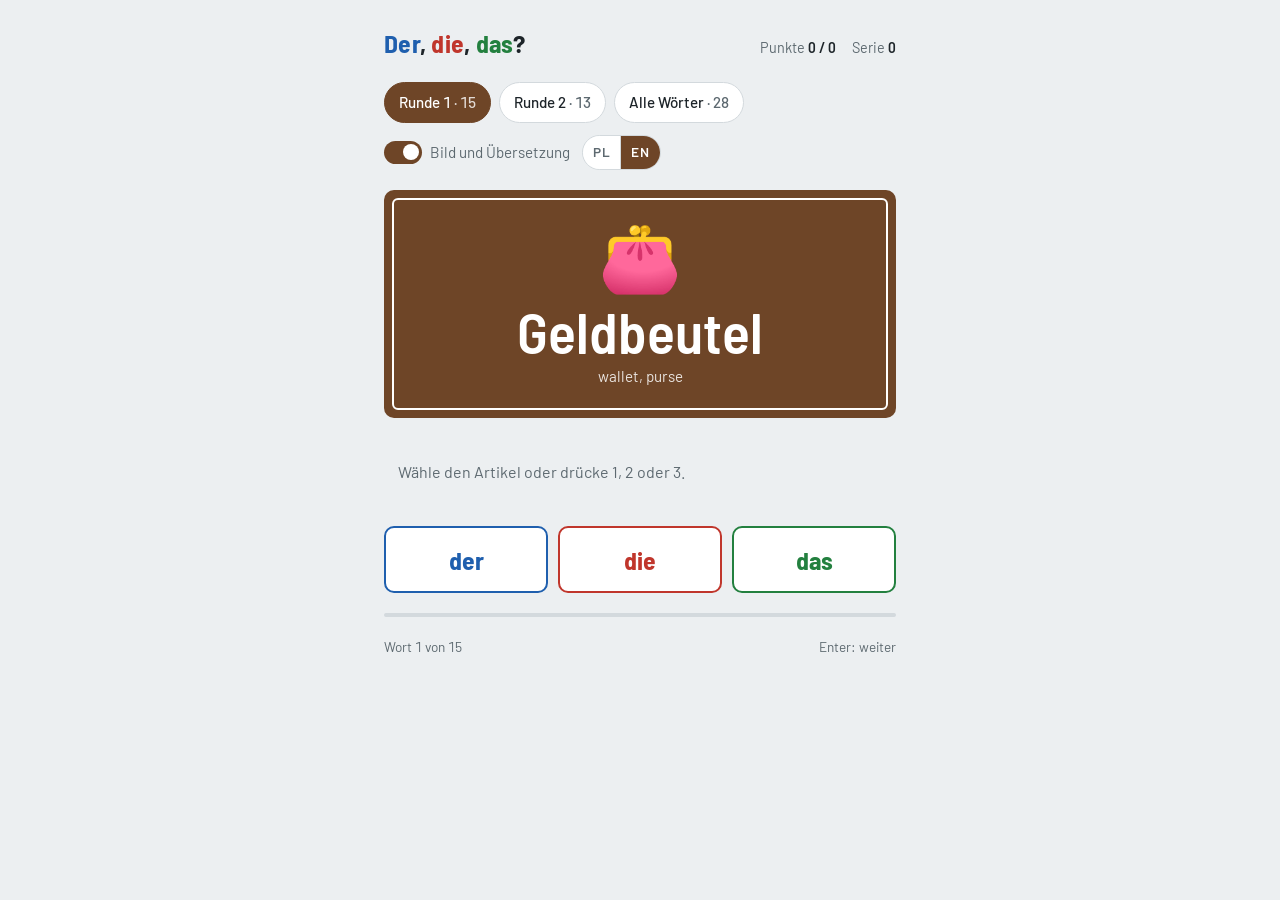
==== dinge_der_die_das.html @ 4cf9dd1f "Add webpage with German articles quizzes Co-authored-by: Claude <noreply@anthropic.com>" ====
<!doctype html>
<html lang="de">
<head>
<meta charset="utf-8">
<meta name="viewport" content="width=device-width, initial-scale=1">
<title>Dinge: der, die, das?</title>
<link rel="stylesheet" href="css/fonts.css">
<link rel="stylesheet" href="css/base.css">
<link rel="stylesheet" href="css/quiz.css">
</head>
<body>

<main class="app" data-quiz="dinge">
  <header>
    <h1><span class="der">Der</span>, <span class="die">die</span>, <span class="das">das</span>?</h1>
    <div class="stats" aria-live="polite">
      <span>Punkte <b id="score">0 / 0</b></span>
      <span>Serie <b id="streak">0</b></span>
    </div>
  </header>

  <div class="toolbar">
    <nav class="sets" id="sets" aria-label="Runde wählen"></nav>
    <div class="options">
      <label class="toggle" for="hints">
        <input type="checkbox" id="hints" role="switch" checked>
        Bild und Übersetzung
      </label>
      <div class="langs" id="langs" role="group" aria-label="Sprache der Übersetzung">
        <button type="button" id="lang-pl" data-lang="pl">PL</button>
        <button type="button" id="lang-en" data-lang="en">EN</button>
      </div>
    </div>
  </div>

  <section id="quiz">
    <div class="quiz-body">
      <div class="sign">
        <div class="sign-inner">
          <div class="pic" id="pic" aria-hidden="true"></div>
          <div class="noun" id="noun" lang="de"></div>
          <div class="gloss" id="gloss"></div>
        </div>
      </div>

      <div class="feedback" id="feedback" aria-live="polite">
        <span class="hint">Wähle den Artikel<span class="kbd-only"> oder drücke 1, 2 oder 3</span>.</span>
      </div>

      <div class="answers" id="answers">
        <button type="button" id="btn-der" data-a="der">der</button>
        <button type="button" id="btn-die" data-a="die">die</button>
        <button type="button" id="btn-das" data-a="das">das</button>
      </div>
    </div>
  </section>

  <section class="summary" id="summary" hidden>
    <h2 id="summary-title">Ende</h2>
    <div id="summary-body"></div>
    <div><button type="button" class="btn" id="btn-restart">Noch einmal</button></div>
  </section>

  <div class="progress" aria-hidden="true"><span id="bar"></span></div>
  <footer>
    <span id="round-info"></span>
    <span class="kbd-only">Enter: weiter</span>
  </footer>
</main>

<script src="js/dinge.js"></script>
<script src="js/quiz.js"></script>
</body>
</html>
---- css/fonts.css ----
/* Barlow and Barlow Semi Condensed, served from fonts/ instead of Google Fonts
   so visitors' browsers do not contact Google. Latin covers German,
   latin-ext adds Polish letters. SIL Open Font License 1.1 (fonts/OFL.txt). */

/* latin-ext */
@font-face {
  font-family: "Barlow";
  font-style: normal;
  font-weight: 400;
  font-display: swap;
  src: url("../fonts/barlow-400-latin-ext.woff2") format("woff2");
  unicode-range: U+0100-02BA, U+02BD-02C5, U+02C7-02CC, U+02CE-02D7, U+02DD-02FF, U+0304, U+0308, U+0329, U+1D00-1DBF, U+1E00-1E9F, U+1EF2-1EFF, U+2020, U+20A0-20AB, U+20AD-20C4, U+2113, U+2C60-2C7F, U+A720-A7FF;
}

/* latin */
@font-face {
  font-family: "Barlow";
  font-style: normal;
  font-weight: 400;
  font-display: swap;
  src: url("../fonts/barlow-400-latin.woff2") format("woff2");
  unicode-range: U+0000-00FF, U+0131, U+0152-0153, U+02BB-02BC, U+02C6, U+02DA, U+02DC, U+0304, U+0308, U+0329, U+2000-206F, U+20AC, U+2122, U+2191, U+2193, U+2212, U+2215, U+FEFF, U+FFFD;
}

/* latin-ext */
@font-face {
  font-family: "Barlow";
  font-style: normal;
  font-weight: 500;
  font-display: swap;
  src: url("../fonts/barlow-500-latin-ext.woff2") format("woff2");
  unicode-range: U+0100-02BA, U+02BD-02C5, U+02C7-02CC, U+02CE-02D7, U+02DD-02FF, U+0304, U+0308, U+0329, U+1D00-1DBF, U+1E00-1E9F, U+1EF2-1EFF, U+2020, U+20A0-20AB, U+20AD-20C4, U+2113, U+2C60-2C7F, U+A720-A7FF;
}

/* latin */
@font-face {
  font-family: "Barlow";
  font-style: normal;
  font-weight: 500;
  font-display: swap;
  src: url("../fonts/barlow-500-latin.woff2") format("woff2");
  unicode-range: U+0000-00FF, U+0131, U+0152-0153, U+02BB-02BC, U+02C6, U+02DA, U+02DC, U+0304, U+0308, U+0329, U+2000-206F, U+20AC, U+2122, U+2191, U+2193, U+2212, U+2215, U+FEFF, U+FFFD;
}

/* latin-ext */
@font-face {
  font-family: "Barlow";
  font-style: normal;
  font-weight: 600;
  font-display: swap;
  src: url("../fonts/barlow-600-latin-ext.woff2") format("woff2");
  unicode-range: U+0100-02BA, U+02BD-02C5, U+02C7-02CC, U+02CE-02D7, U+02DD-02FF, U+0304, U+0308, U+0329, U+1D00-1DBF, U+1E00-1E9F, U+1EF2-1EFF, U+2020, U+20A0-20AB, U+20AD-20C4, U+2113, U+2C60-2C7F, U+A720-A7FF;
}

/* latin */
@font-face {
  font-family: "Barlow";
  font-style: normal;
  font-weight: 600;
  font-display: swap;
  src: url("../fonts/barlow-600-latin.woff2") format("woff2");
  unicode-range: U+0000-00FF, U+0131, U+0152-0153, U+02BB-02BC, U+02C6, U+02DA, U+02DC, U+0304, U+0308, U+0329, U+2000-206F, U+20AC, U+2122, U+2191, U+2193, U+2212, U+2215, U+FEFF, U+FFFD;
}

/* latin-ext */
@font-face {
  font-family: "Barlow Semi Condensed";
  font-style: normal;
  font-weight: 500;
  font-display: swap;
  src: url("../fonts/barlow-semi-condensed-500-latin-ext.woff2") format("woff2");
  unicode-range: U+0100-02BA, U+02BD-02C5, U+02C7-02CC, U+02CE-02D7, U+02DD-02FF, U+0304, U+0308, U+0329, U+1D00-1DBF, U+1E00-1E9F, U+1EF2-1EFF, U+2020, U+20A0-20AB, U+20AD-20C4, U+2113, U+2C60-2C7F, U+A720-A7FF;
}

/* latin */
@font-face {
  font-family: "Barlow Semi Condensed";
  font-style: normal;
  font-weight: 500;
  font-display: swap;
  src: url("../fonts/barlow-semi-condensed-500-latin.woff2") format("woff2");
  unicode-range: U+0000-00FF, U+0131, U+0152-0153, U+02BB-02BC, U+02C6, U+02DA, U+02DC, U+0304, U+0308, U+0329, U+2000-206F, U+20AC, U+2122, U+2191, U+2193, U+2212, U+2215, U+FEFF, U+FFFD;
}

/* latin-ext */
@font-face {
  font-family: "Barlow Semi Condensed";
  font-style: normal;
  font-weight: 600;
  font-display: swap;
  src: url("../fonts/barlow-semi-condensed-600-latin-ext.woff2") format("woff2");
  unicode-range: U+0100-02BA, U+02BD-02C5, U+02C7-02CC, U+02CE-02D7, U+02DD-02FF, U+0304, U+0308, U+0329, U+1D00-1DBF, U+1E00-1E9F, U+1EF2-1EFF, U+2020, U+20A0-20AB, U+20AD-20C4, U+2113, U+2C60-2C7F, U+A720-A7FF;
}

/* latin */
@font-face {
  font-family: "Barlow Semi Condensed";
  font-style: normal;
  font-weight: 600;
  font-display: swap;
  src: url("../fonts/barlow-semi-condensed-600-latin.woff2") format("woff2");
  unicode-range: U+0000-00FF, U+0131, U+0152-0153, U+02BB-02BC, U+02C6, U+02DA, U+02DC, U+0304, U+0308, U+0329, U+2000-206F, U+20AC, U+2122, U+2191, U+2193, U+2212, U+2215, U+FEFF, U+FFFD;
}

/* latin-ext */
@font-face {
  font-family: "Barlow Semi Condensed";
  font-style: normal;
  font-weight: 700;
  font-display: swap;
  src: url("../fonts/barlow-semi-condensed-700-latin-ext.woff2") format("woff2");
  unicode-range: U+0100-02BA, U+02BD-02C5, U+02C7-02CC, U+02CE-02D7, U+02DD-02FF, U+0304, U+0308, U+0329, U+1D00-1DBF, U+1E00-1E9F, U+1EF2-1EFF, U+2020, U+20A0-20AB, U+20AD-20C4, U+2113, U+2C60-2C7F, U+A720-A7FF;
}

/* latin */
@font-face {
  font-family: "Barlow Semi Condensed";
  font-style: normal;
  font-weight: 700;
  font-display: swap;
  src: url("../fonts/barlow-semi-condensed-700-latin.woff2") format("woff2");
  unicode-range: U+0000-00FF, U+0131, U+0152-0153, U+02BB-02BC, U+02C6, U+02DA, U+02DC, U+0304, U+0308, U+0329, U+2000-206F, U+20AC, U+2122, U+2191, U+2193, U+2212, U+2215, U+FEFF, U+FFFD;
}
---- css/base.css ----
/* Shared by all pages: colours (light and dark theme), fonts,
   page layout and basic behaviour. */

:root {
  --bg: #eceff1;
  --surface: #ffffff;
  --fg: #1d2429;
  --muted: #5d6970;
  --line: #d3d9dd;
  --sign: #6e4527;
  --sign-fg: #ffffff;
  --der: #1f5fae;
  --die: #c0362c;
  --das: #23803f;
  --ok-bg: #e3f2e7;
  --bad-bg: #fbe5e3;
  --font-sign: "Barlow Semi Condensed", "Arial Narrow", "Helvetica Neue", Arial, sans-serif;
  --font-body: "Barlow", "Helvetica Neue", Arial, sans-serif;
}
@media (prefers-color-scheme: dark) {
  :root:not([data-theme="light"]) {
    --bg: #161b1f; --surface: #20272c; --fg: #e8ecee; --muted: #9aa6ad; --line: #34404a;
    --sign: #7a4d2c; --sign-fg: #fff8f0;
    --der: #6ea8f0; --die: #f07a6e; --das: #63c47f;
    --ok-bg: #1d3424; --bad-bg: #3d2220;
    color-scheme: dark;
  }
}
:root[data-theme="dark"] {
  --bg: #161b1f; --surface: #20272c; --fg: #e8ecee; --muted: #9aa6ad; --line: #34404a;
  --sign: #7a4d2c; --sign-fg: #fff8f0;
  --der: #6ea8f0; --die: #f07a6e; --das: #63c47f;
  --ok-bg: #1d3424; --bad-bg: #3d2220;
  color-scheme: dark;
}

html, body { height: 100%; }
[hidden] { display: none !important; }
body {
  margin: 0;
  background: var(--bg);
  color: var(--fg);
  font-family: var(--font-body);
  font-size: 1rem;
  line-height: 1.5;
  padding-inline: 16px;
  padding-block: 24px;
  box-sizing: border-box;
}
.app {
  max-width: 32rem;
  margin-inline: auto;
  display: flex;
  flex-direction: column;
  gap: 20px;
}

a:focus-visible,
button:focus-visible { outline: 3px solid var(--der); outline-offset: 3px; }

@media (prefers-reduced-motion: reduce) {
  * { transition: none !important; }
}
---- css/quiz.css ----
/* Quiz page: the noun sits on a sign styled like a German tourist sign,
   answers use the learner colours der (blue), die (red), das (green).
   Requires css/base.css. */

header {
  display: flex;
  align-items: baseline;
  justify-content: space-between;
  gap: 12px;
  flex-wrap: wrap;
}
h1 {
  font-family: var(--font-sign);
  font-weight: 700;
  font-size: 1.6rem;
  margin: 0;
  letter-spacing: 0.01em;
}
h1 .der { color: var(--der); }
h1 .die { color: var(--die); }
h1 .das { color: var(--das); }
.stats {
  display: flex;
  gap: 16px;
  color: var(--muted);
  font-size: 0.9rem;
  font-variant-numeric: tabular-nums;
}
.stats b { color: var(--fg); font-weight: 600; }

.sets {
  display: flex;
  gap: 8px;
  flex-wrap: wrap;
}
.sets button {
  font: inherit;
  font-weight: 500;
  font-size: 0.95rem;
  padding: 8px 14px;
  border-radius: 999px;
  border: 1px solid var(--line);
  background: var(--surface);
  color: var(--fg);
  cursor: pointer;
  touch-action: manipulation;
  font-variant-numeric: tabular-nums;
}
.sets button .count { color: var(--muted); }
.sets button[aria-pressed="true"] {
  background: var(--sign);
  border-color: var(--sign);
  color: var(--sign-fg);
}
.sets button[aria-pressed="true"] .count { color: var(--sign-fg); opacity: 0.8; }

/* The sign: brown panel with the white inner rule German tourist signs carry. */
.sign {
  background: var(--sign);
  color: var(--sign-fg);
  border-radius: 10px;
  padding: 8px;
}
.sign-inner {
  border: 2px solid var(--sign-fg);
  border-radius: 6px;
  min-height: 9.5rem;
  padding: 20px 16px;
  display: flex;
  flex-direction: column;
  align-items: center;
  justify-content: center;
  gap: 4px;
  text-align: center;
}
.noun {
  font-family: var(--font-sign);
  font-weight: 600;
  font-size: clamp(2rem, 10.5vw, 3.6rem);
  line-height: 1.05;
  overflow-wrap: anywhere;
  hyphens: auto;
}
.noun .article {
  font-weight: 700;
  padding: 0 0.12em;
  border-radius: 4px;
  margin-right: 0.18em;
  color: #fff;
}
.noun .article.der { background: var(--der); }
.noun .article.die { background: var(--die); }
.noun .article.das { background: var(--das); }
.gloss {
  font-size: 0.95rem;
  opacity: 0.85;
}
.pic {
  font-family: "Apple Color Emoji", "Segoe UI Emoji", "Noto Color Emoji", sans-serif;
  font-size: clamp(3rem, 14vw, 4.2rem);
  line-height: 1.15;
}
/* Hints off: picture and translation stay hidden until the answer is given. */
.sign.hide-hints .pic,
.sign.hide-hints .gloss { visibility: hidden; }

.toolbar {
  display: flex;
  align-items: center;
  justify-content: space-between;
  gap: 12px;
  flex-wrap: wrap;
}
.toggle {
  display: inline-flex;
  align-items: center;
  gap: 8px;
  color: var(--muted);
  font-size: 0.95rem;
  cursor: pointer;
  touch-action: manipulation;
  user-select: none;
}
.toggle input {
  appearance: none;
  width: 2.4rem;
  height: 1.4rem;
  border-radius: 999px;
  background: var(--line);
  position: relative;
  cursor: pointer;
  touch-action: manipulation;
  margin: 0;
  transition: background 0.15s;
}
.toggle input::after {
  content: "";
  position: absolute;
  top: 0.2rem;
  left: 0.2rem;
  width: 1rem;
  height: 1rem;
  border-radius: 50%;
  background: var(--surface);
  transition: transform 0.15s;
}
.toggle input:checked { background: var(--sign); }
.toggle input:checked::after { transform: translateX(1rem); }
.toggle input:focus-visible { outline: 3px solid var(--der); outline-offset: 3px; }

.feedback {
  min-height: 3rem;
  border-radius: 8px;
  padding: 10px 14px;
  display: flex;
  align-items: center;
  justify-content: space-between;
  gap: 12px;
  flex-wrap: wrap;
  font-weight: 500;
}
.feedback.ok { background: var(--ok-bg); }
.feedback.bad { background: var(--bad-bg); }
.feedback .hint { color: var(--muted); font-weight: 400; }

.answers {
  display: grid;
  grid-template-columns: repeat(3, 1fr);
  gap: 10px;
}
.answers button {
  --c: var(--fg);
  font-family: var(--font-sign);
  font-weight: 700;
  font-size: 1.6rem;
  padding: 16px 0;
  background: var(--surface);
  color: var(--c);
  border: 2px solid var(--c);
  border-radius: 10px;
  cursor: pointer;
  touch-action: manipulation;
  transition: background 0.15s, color 0.15s, transform 0.1s;
}
.answers button[data-a="der"] { --c: var(--der); }
.answers button[data-a="die"] { --c: var(--die); }
.answers button[data-a="das"] { --c: var(--das); }
/* Phones keep :hover on the last tapped button, so hover styles only for mice. */
@media (hover: hover) {
  .answers button:hover:not(:disabled) { background: var(--c); color: var(--surface); }
}
.answers button:active:not(:disabled) { transform: translateY(1px); }
.answers button:disabled { cursor: default; opacity: 0.35; }
.answers button.is-correct { opacity: 1; background: var(--c); color: var(--surface); }
.answers button.is-wrong { opacity: 1; text-decoration: line-through; }

.btn {
  font: inherit;
  font-weight: 600;
  padding: 8px 16px;
  border-radius: 8px;
  border: 2px solid var(--fg);
  background: var(--fg);
  color: var(--bg);
  cursor: pointer;
  touch-action: manipulation;
}
.btn.secondary { background: transparent; color: var(--fg); }


.summary {
  background: var(--surface);
  border: 1px solid var(--line);
  border-radius: 10px;
  padding: 20px;
  display: flex;
  flex-direction: column;
  gap: 12px;
}
.summary h2 {
  font-family: var(--font-sign);
  font-size: 1.4rem;
  margin: 0;
  text-wrap: balance;
}
.summary ul { margin: 0; padding-left: 1.2rem; }
.summary .art-der { color: var(--der); font-weight: 600; }
.summary .art-die { color: var(--die); font-weight: 600; }
.summary .art-das { color: var(--das); font-weight: 600; }

footer {
  display: flex;
  justify-content: space-between;
  gap: 12px;
  flex-wrap: wrap;
  color: var(--muted);
  font-size: 0.85rem;
  font-variant-numeric: tabular-nums;
}
.progress {
  height: 4px;
  background: var(--line);
  border-radius: 2px;
  overflow: hidden;
}
.progress span {
  display: block;
  height: 100%;
  width: 0;
  background: var(--sign);
  transition: width 0.3s;
}

/* Keyboard shortcuts mean nothing on touch screens. */
@media (hover: none) {
  .kbd-only { display: none; }
}

.quiz-body {
  display: flex;
  flex-direction: column;
  gap: 20px;
}

.options {
  display: flex;
  align-items: center;
  gap: 12px;
  flex-wrap: wrap;
}

/* Translation language: a small segmented control. */
.langs {
  display: inline-flex;
  border: 1px solid var(--line);
  border-radius: 999px;
  overflow: hidden;
}
.langs button {
  font: inherit;
  font-size: 0.85rem;
  font-weight: 600;
  letter-spacing: 0.04em;
  padding: 6px 10px;
  border: 0;
  background: var(--surface);
  color: var(--muted);
  cursor: pointer;
  touch-action: manipulation;
}
.langs button + button { border-left: 1px solid var(--line); }
.langs button[aria-pressed="true"] { background: var(--sign); color: var(--sign-fg); }
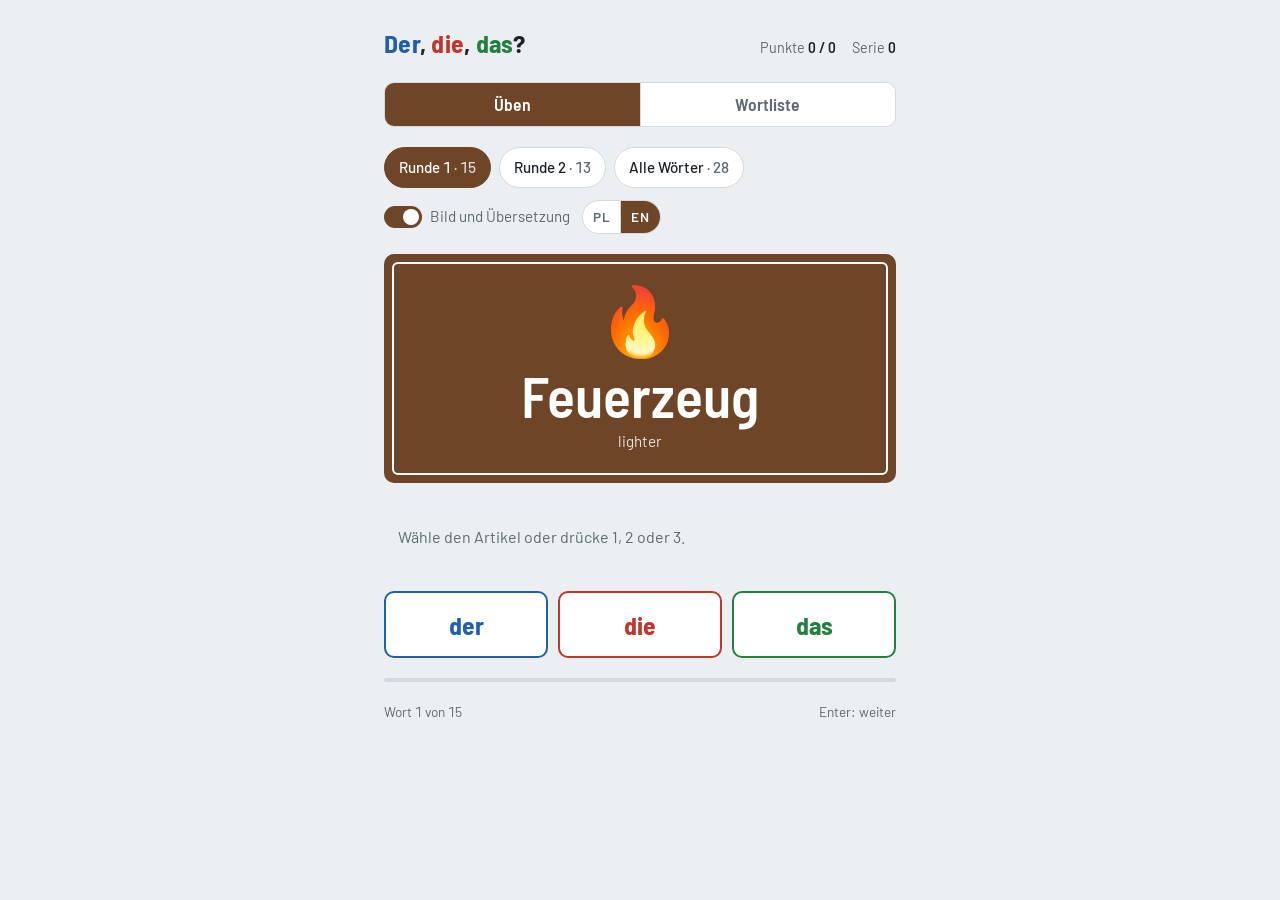
==== commit 2a47fda2: "Add word list option Co-authored-by: Claude <noreply@anthropic.com>" ====
--- a/dinge_der_die_das.html
+++ b/dinge_der_die_das.html
@@ -19,6 +19,11 @@
     </div>
   </header>
 
+  <nav class="views" aria-label="Ansicht">
+    <button type="button" id="view-quiz" data-view="quiz" aria-pressed="true">Üben</button>
+    <button type="button" id="view-list" data-view="list" aria-pressed="false">Wortliste</button>
+  </nav>
+
   <div class="toolbar">
     <nav class="sets" id="sets" aria-label="Runde wählen"></nav>
     <div class="options">
@@ -33,6 +38,7 @@
     </div>
   </div>
 
+  <div id="practice">
   <section id="quiz">
     <div class="quiz-body">
       <div class="sign">
@@ -66,6 +72,12 @@
     <span id="round-info"></span>
     <span class="kbd-only">Enter: weiter</span>
   </footer>
+  </div>
+
+  <section class="wordlist" id="wordlist" hidden>
+    <h2 id="wordlist-title"></h2>
+    <div class="groups" id="words"></div>
+  </section>
 </main>
 
 <script src="js/dinge.js"></script>
--- a/css/quiz.css
+++ b/css/quiz.css
@@ -290,3 +290,125 @@
 }
 .langs button + button { border-left: 1px solid var(--line); }
 .langs button[aria-pressed="true"] { background: var(--sign); color: var(--sign-fg); }
+
+/* Practice / word list switch. */
+.views {
+  display: flex;
+  border: 1px solid var(--line);
+  border-radius: 10px;
+  overflow: hidden;
+}
+.views button {
+  flex: 1;
+  font: inherit;
+  font-family: var(--font-sign);
+  font-weight: 600;
+  font-size: 1.1rem;
+  padding: 8px 12px;
+  border: 0;
+  background: var(--surface);
+  color: var(--muted);
+  cursor: pointer;
+  touch-action: manipulation;
+}
+.views button + button { border-left: 1px solid var(--line); }
+.views button[aria-pressed="true"] { background: var(--sign); color: var(--sign-fg); }
+
+#practice {
+  display: flex;
+  flex-direction: column;
+  gap: 20px;
+}
+
+/* Word list: one noun per row, article in the learner colour. */
+.wordlist {
+  display: flex;
+  flex-direction: column;
+  gap: 12px;
+}
+.wordlist h2 {
+  font-family: var(--font-sign);
+  font-size: 1.3rem;
+  margin: 0;
+  font-variant-numeric: tabular-nums;
+}
+.groups {
+  display: flex;
+  flex-direction: column;
+  gap: 20px;
+}
+.group {
+  --c: var(--fg);
+  display: flex;
+  flex-direction: column;
+  gap: 6px;
+}
+.group.der { --c: var(--der); }
+.group.die { --c: var(--die); }
+.group.das { --c: var(--das); }
+.group-title {
+  margin: 0;
+  font-family: var(--font-sign);
+  font-weight: 700;
+  font-size: 1.4rem;
+  color: var(--c);
+}
+.group-title .count {
+  font-family: var(--font-body);
+  font-weight: 500;
+  font-size: 0.9rem;
+  color: var(--muted);
+  font-variant-numeric: tabular-nums;
+}
+.group .words { border-top: 3px solid var(--c); }
+
+.words {
+  list-style: none;
+  margin: 0;
+  padding: 0;
+  background: var(--surface);
+  border: 1px solid var(--line);
+  border-radius: 10px;
+}
+.words li {
+  display: flex;
+  align-items: baseline;
+  gap: 12px;
+  padding: 8px 14px;
+}
+.words li + li { border-top: 1px solid var(--line); }
+.word-pic {
+  font-family: "Apple Color Emoji", "Segoe UI Emoji", "Noto Color Emoji", sans-serif;
+  font-size: 1.3rem;
+  width: 1.6rem;
+  flex: none;
+  text-align: center;
+}
+.word {
+  font-family: var(--font-sign);
+  font-weight: 600;
+  font-size: 1.25rem;
+  min-width: 0;
+  overflow-wrap: anywhere;
+  hyphens: auto;
+}
+.word .article {
+  display: inline-block;
+  min-width: 2.4em;
+  font-weight: 700;
+}
+.word .article.der { color: var(--der); }
+.word .article.die { color: var(--die); }
+.word .article.das { color: var(--das); }
+.word-tr {
+  margin-left: auto;
+  text-align: right;
+  color: var(--muted);
+  font-size: 0.95rem;
+}
+
+/* Narrow screens: translation under the noun instead of beside it. */
+@media (max-width: 26rem) {
+  .words li { flex-wrap: wrap; }
+  .word-tr { flex-basis: 100%; margin-left: calc(1.6rem + 12px); text-align: left; }
+}
